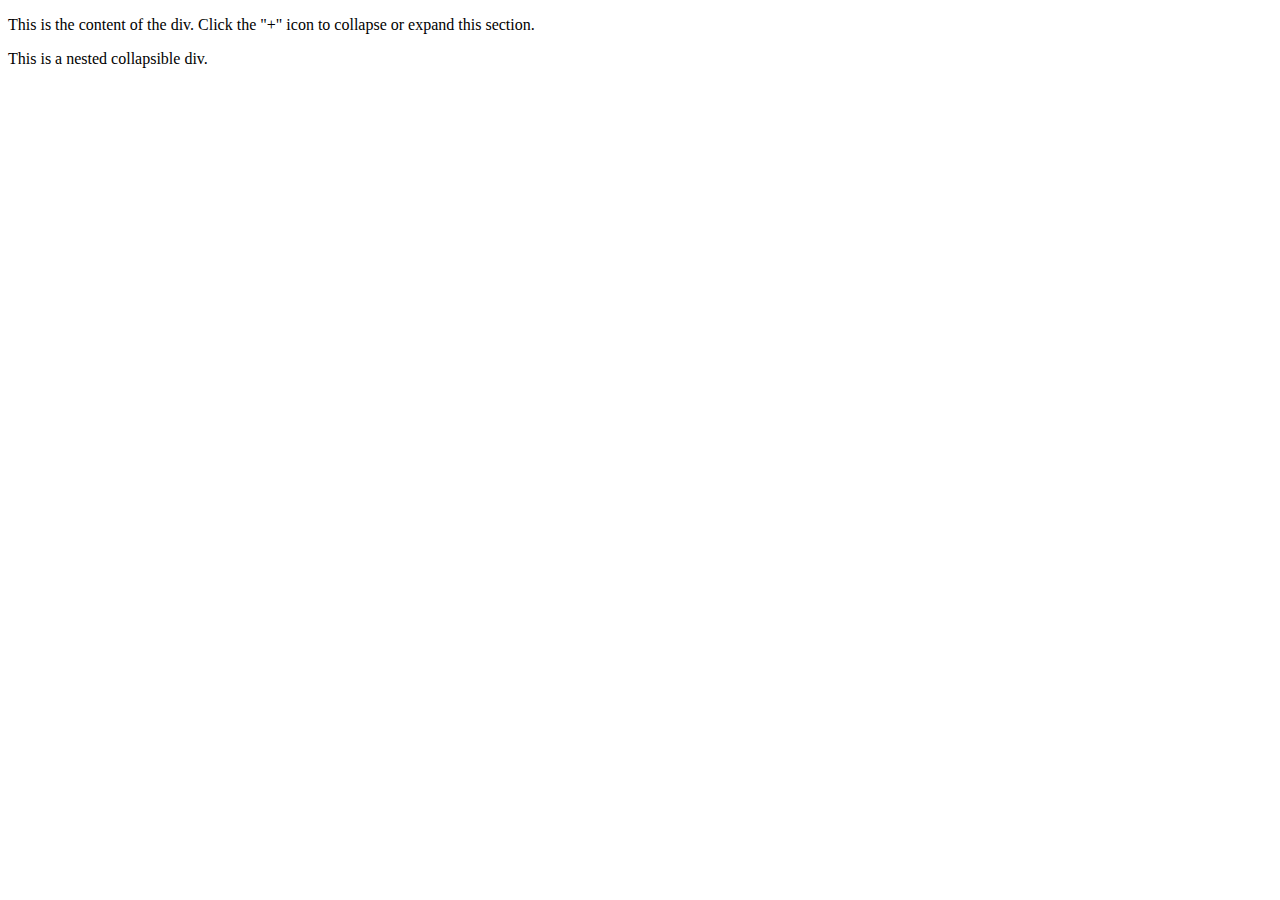
==== index.html @ 549ced32 "Add data-expanded attribute. Untested." ====
<!DOCTYPE html>
<html lang="en">
<head>
    <meta charset="UTF-8">
    <meta name="viewport" content="width=device-width, initial-scale=1.0">
    <title>Collapsible Div</title>
    <link rel="stylesheet" href="https://github.com/purrperl/expando/blob/main/css/styles.css">
</head>
<body data-icon-size="30px">
    <div class="expando" data-expanded="true">
        <p>This is the content of the div. Click the "+" icon to collapse or expand this section.</p>
        <div class="expando" data-expanded="false">
            <p>This is a nested collapsible div.</p>
        </div>
    </div>

    <script src="https://github.com/purrperl/expando/blob/main/js/script.js"></script>
</body>
</html>
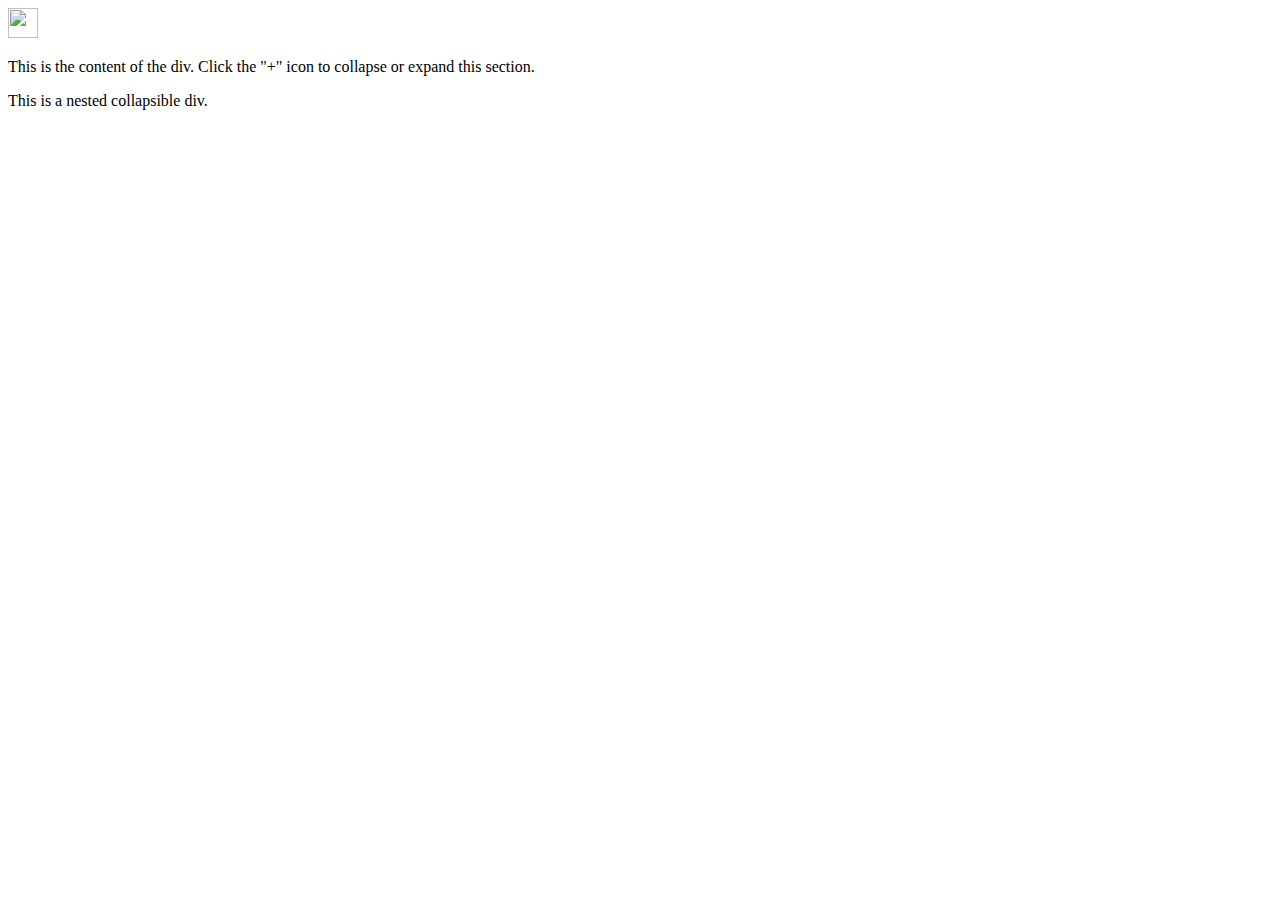
==== commit 4628fb40: "Fix data-expanded." ====
--- a/index.html
+++ b/index.html
@@ -4,16 +4,16 @@
     <meta charset="UTF-8">
     <meta name="viewport" content="width=device-width, initial-scale=1.0">
     <title>Collapsible Div</title>
-    <link rel="stylesheet" href="https://github.com/purrperl/expando/blob/main/css/styles.css">
+    <link rel="stylesheet" href="css/styles.css">
 </head>
 <body data-icon-size="30px">
-    <div class="expando" data-expanded="true">
+    <div class="expando" data-exp="true">
         <p>This is the content of the div. Click the "+" icon to collapse or expand this section.</p>
-        <div class="expando" data-expanded="false">
+        <div class="expando" data-exp="false">
             <p>This is a nested collapsible div.</p>
         </div>
     </div>
 
-    <script src="https://github.com/purrperl/expando/blob/main/js/script.js"></script>
+    <script src="js/script.js"></script>
 </body>
 </html>
--- a/css/styles.css
+++ b/css/styles.css
@@ -0,0 +1,28 @@
+:root {
+    --expand-icon: 'icons/expand.svg';
+    --collapse-icon: 'icons/collapse.svg';
+    --icon-size: 20px;
+}
+
+.expando::before {
+    content: '';
+    background-image: var(--expand-icon);
+    cursor: pointer;
+    width: var(--icon-size);
+    height: var(--icon-size);
+    position: absolute;
+    left: 0;
+    top: 0;
+    background-size: contain;
+    background-repeat: no-repeat;
+}
+
+.expando .content {
+    transition: max-height 0.3s ease-out;
+    overflow: hidden;
+    max-height: 1000px;
+}
+
+.expando .content.collapsed {
+    max-height: 0;
+}
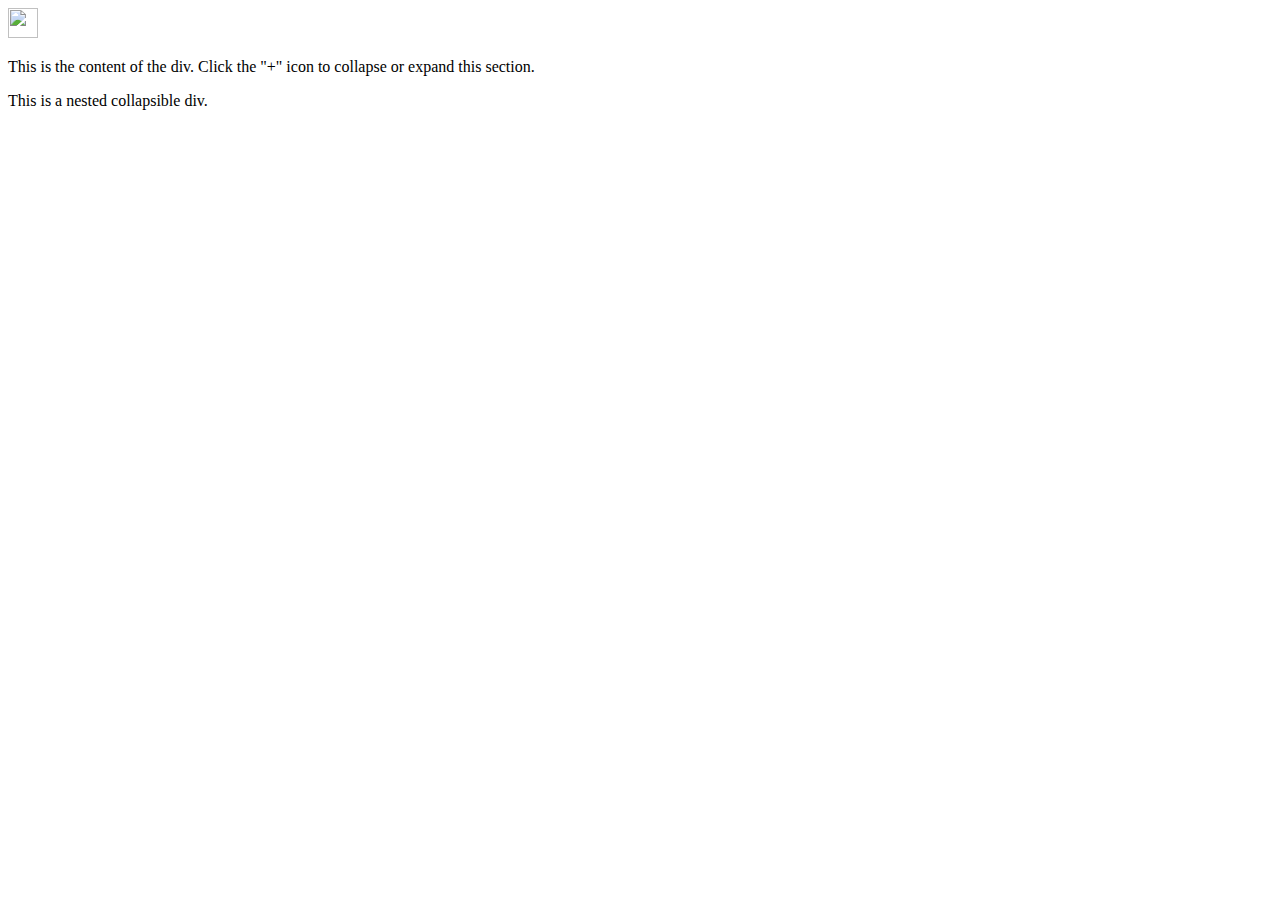
==== commit 248ab013: "Change icon loading." ====
--- a/index.html
+++ b/index.html
@@ -7,9 +7,9 @@
     <link rel="stylesheet" href="css/styles.css">
 </head>
 <body data-icon-size="30px">
-    <div class="expando" data-exp="true">
+    <div class="expando">
         <p>This is the content of the div. Click the "+" icon to collapse or expand this section.</p>
-        <div class="expando" data-exp="false">
+        <div class="expando" data-expanded="0">
             <p>This is a nested collapsible div.</p>
         </div>
     </div>
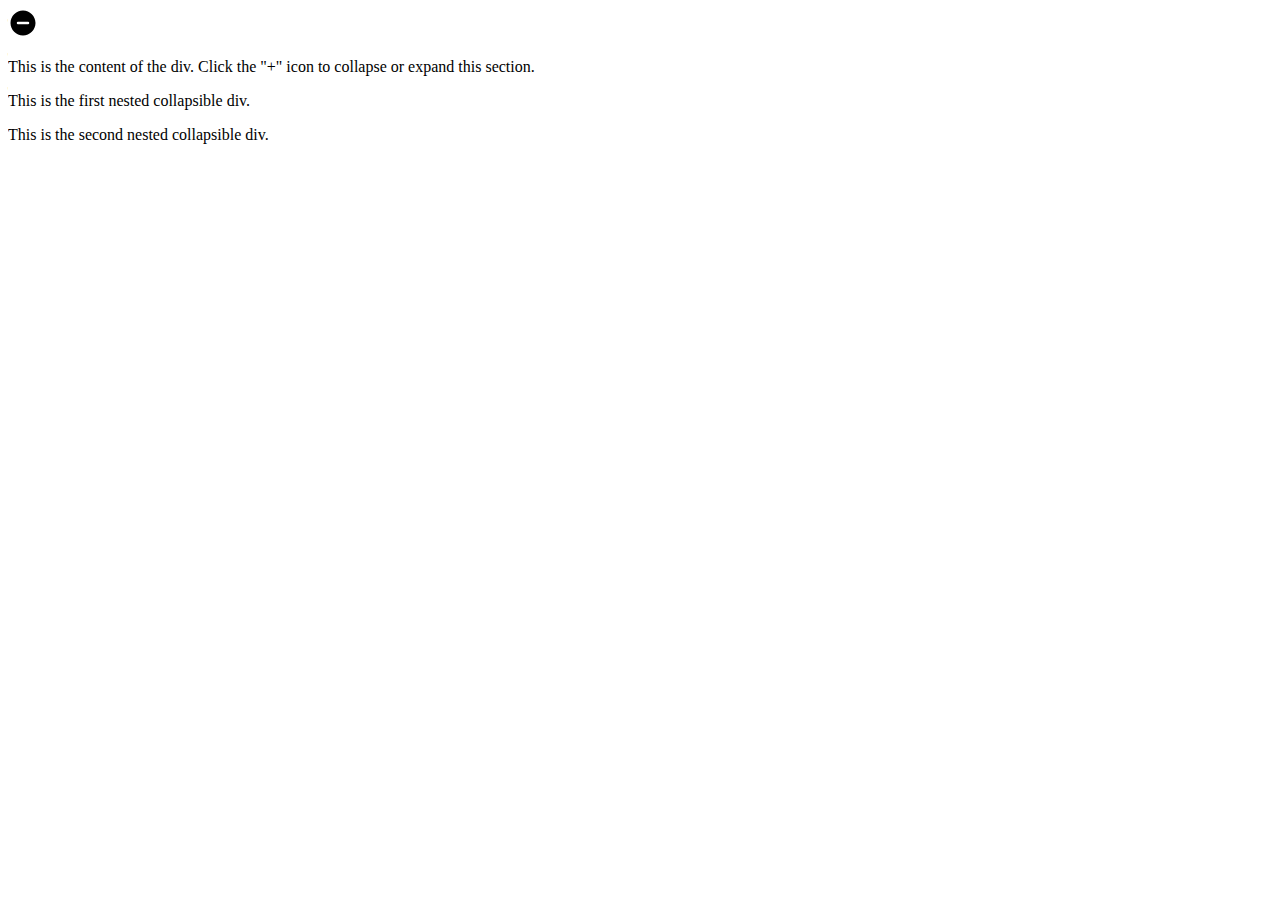
==== commit 5435aa1e: "Add data-collpsed" ====
--- a/index.html
+++ b/index.html
@@ -9,10 +9,13 @@
 <body data-icon-size="30px">
     <div class="expando">
         <p>This is the content of the div. Click the "+" icon to collapse or expand this section.</p>
-        <div class="expando" data-expanded="0">
-            <p>This is a nested collapsible div.</p>
+        <div class="expando" data-collapsed>
+            <p>This is the first nested collapsible div.</p>
         </div>
-    </div>
+        <div class="expando">
+            <p>This is the second nested collapsible div.</p>
+        </div>
+   </div>
 
     <script src="js/script.js"></script>
 </body>
--- a/css/styles.css
+++ b/css/styles.css
@@ -1,6 +1,6 @@
 :root {
-    --expand-icon: 'icons/expand.svg';
-    --collapse-icon: 'icons/collapse.svg';
+    --expand-icon: url('icons/expand.svg');
+    --collapse-icon: url('icons/collapse.svg');
     --icon-size: 20px;
 }
 
@@ -25,4 +25,4 @@
 
 .expando .content.collapsed {
     max-height: 0;
-}
+}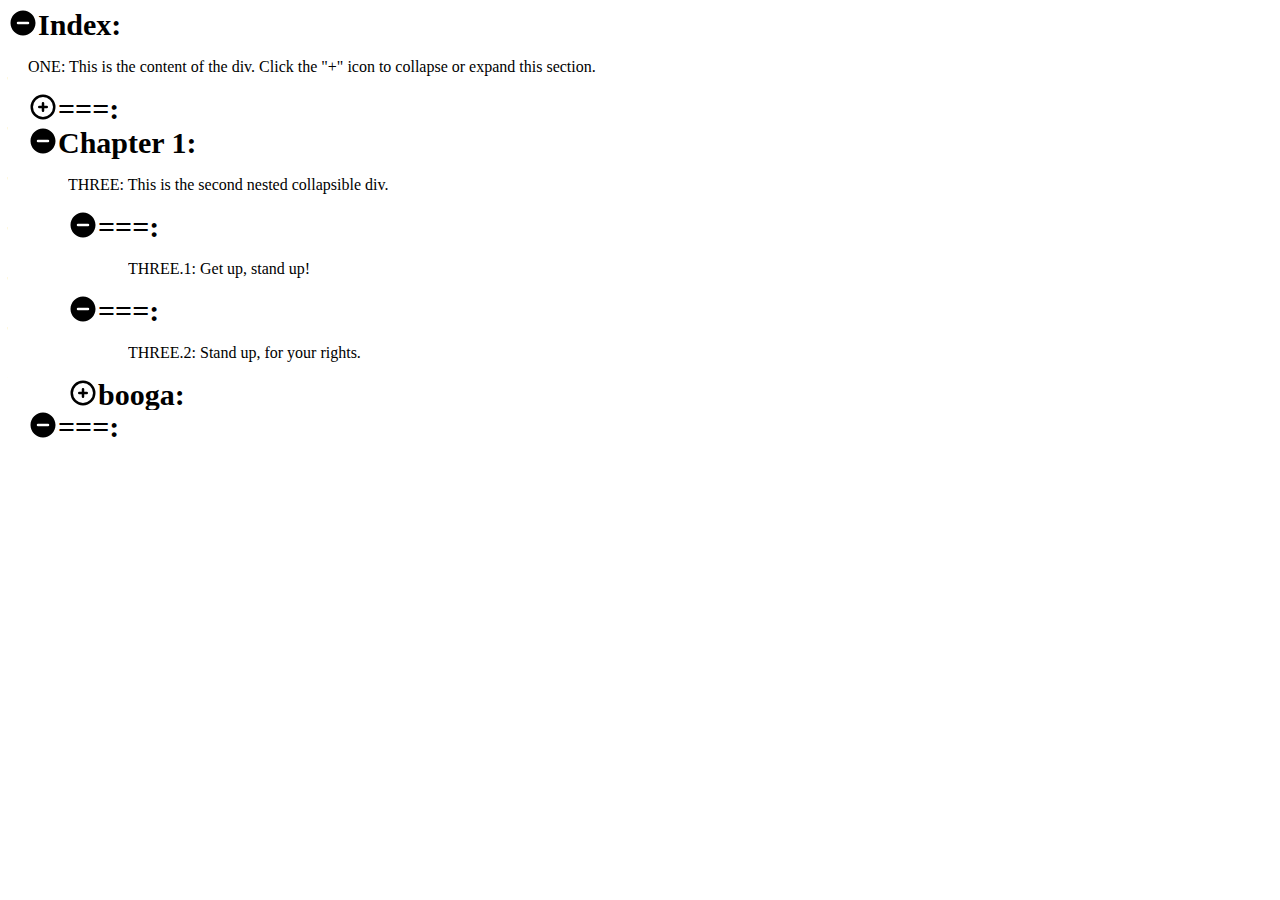
==== commit c87b6156: "Working. More testing & refinement needed." ====
--- a/index.html
+++ b/index.html
@@ -7,14 +7,29 @@
     <link rel="stylesheet" href="css/styles.css">
 </head>
 <body data-icon-size="30px">
-    <div class="expando">
-        <p>This is the content of the div. Click the "+" icon to collapse or expand this section.</p>
-        <div class="expando" data-collapsed>
-            <p>This is the first nested collapsible div.</p>
-        </div>
-        <div class="expando">
-            <p>This is the second nested collapsible div.</p>
-        </div>
+  <div class="expando" data-head="Index" id="1">
+    <p>ONE: This is the content of the div. Click the "+" icon to collapse or expand this section.</p>
+    <div class="expando" data-collapsed id="1.1">
+      <p>TWO: This is the first nested collapsible div.</p>
+    </div>
+    <div class="expando" data-head="Chapter 1" id="1.2">
+      <p>THREE: This is the second nested collapsible div.</p>
+      <div class="expando" id="1.2.1">
+	<p>THREE.1: Get up, stand up!</p>
+      </div>
+      <div class="expando" id="1.2.2">
+	<p>THREE.2: Stand up, for your rights.</p>
+      </div>
+      <div class="expando" data-collapsed data-head="booga" id="1.2.3">
+	<p>THREE.3: Get up, stand up!</p>
+      </div>
+      <div class="expando" data-head="ooga" id="1.2.4">
+	<p>THREE.4: Don't give up the fight.</p>
+      </div>
+    </div>
+    <div class="expando" id="1.3">
+      <p>FOUR: This is the third nested collapsible div.</p>
+    </div>
    </div>
 
     <script src="js/script.js"></script>
--- a/css/styles.css
+++ b/css/styles.css
@@ -4,25 +4,18 @@
     --icon-size: 20px;
 }
 
-.expando::before {
-    content: '';
-    background-image: var(--expand-icon);
-    cursor: pointer;
-    width: var(--icon-size);
-    height: var(--icon-size);
-    position: absolute;
-    left: 0;
-    top: 0;
-    background-size: contain;
-    background-repeat: no-repeat;
+
+.expando {
+    display: grid;
 }
 
 .expando .content {
     transition: max-height 0.3s ease-out;
-    overflow: hidden;
-    max-height: 1000px;
+    overflow-y: auto;
+/*    border: 5px solid blue; */
 }
 
 .expando .content.collapsed {
     max-height: 0;
-}+/*    border: 2px solid red; */
+}
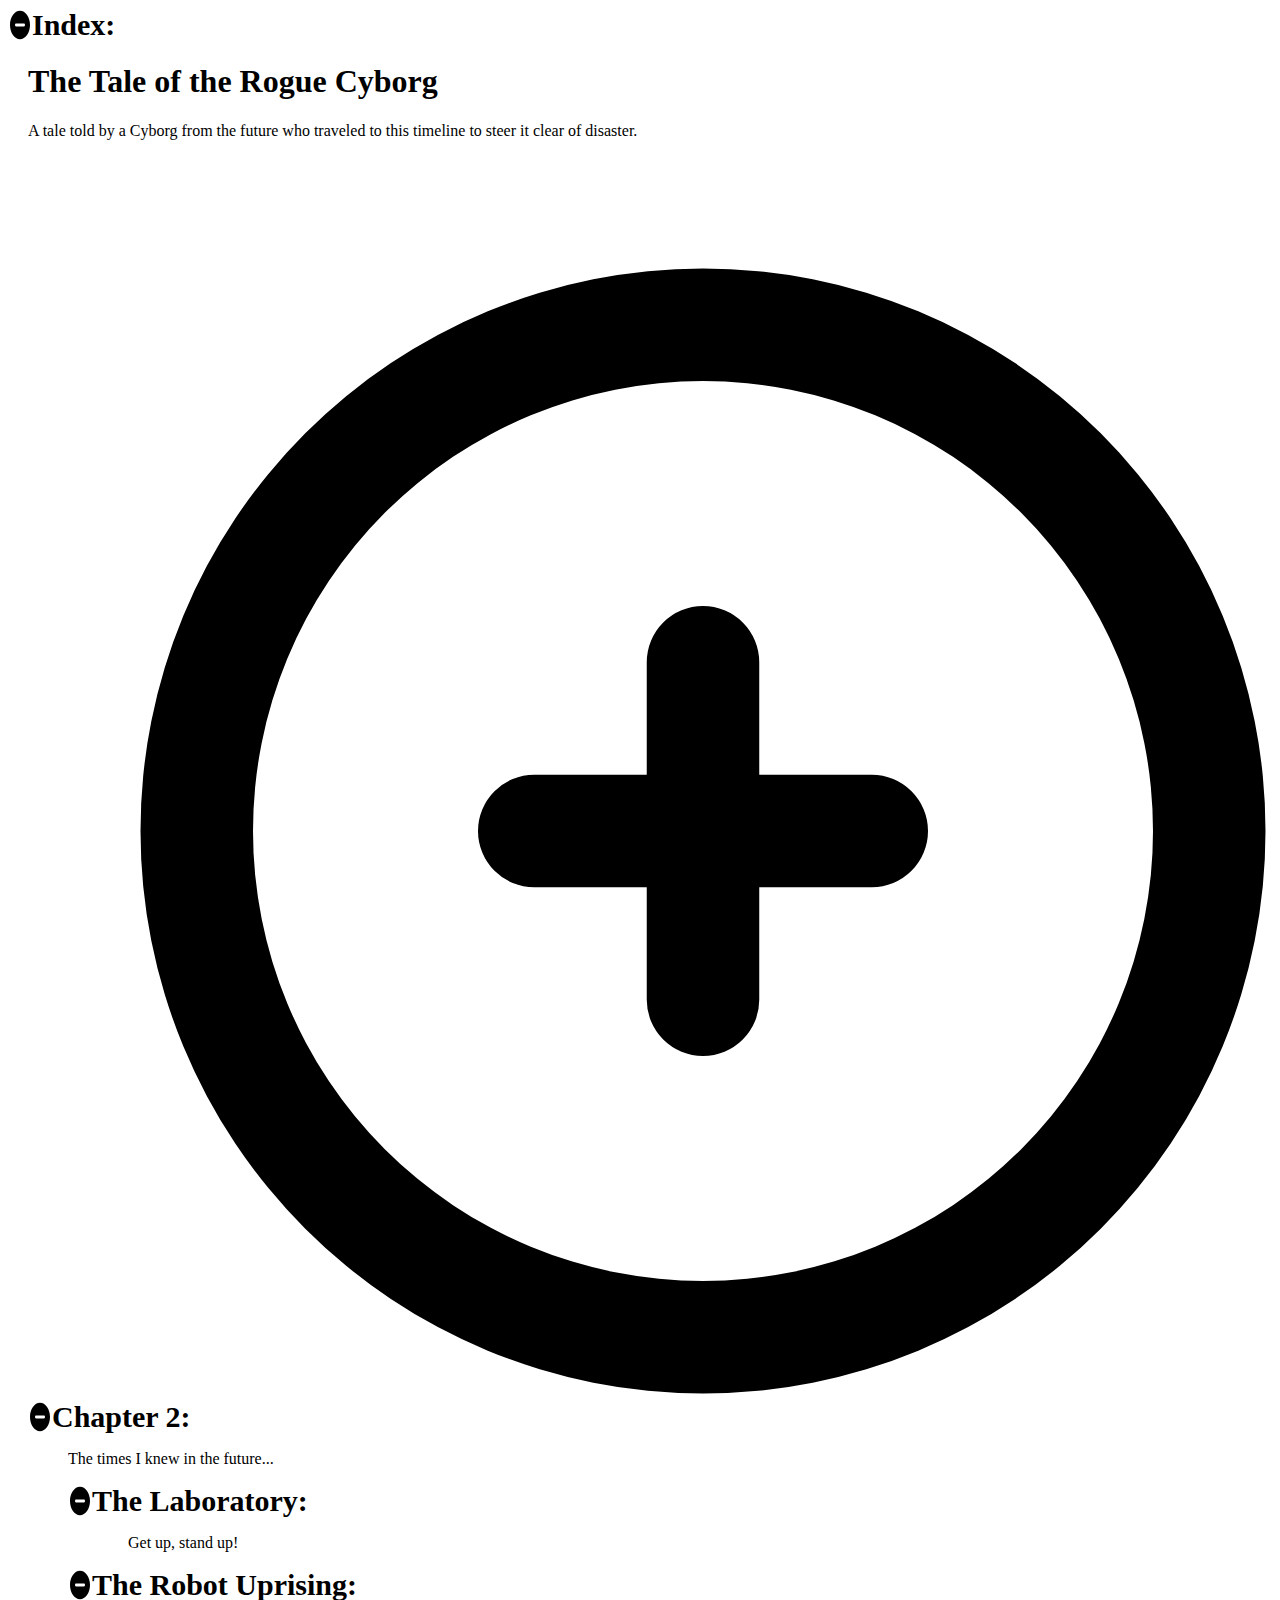
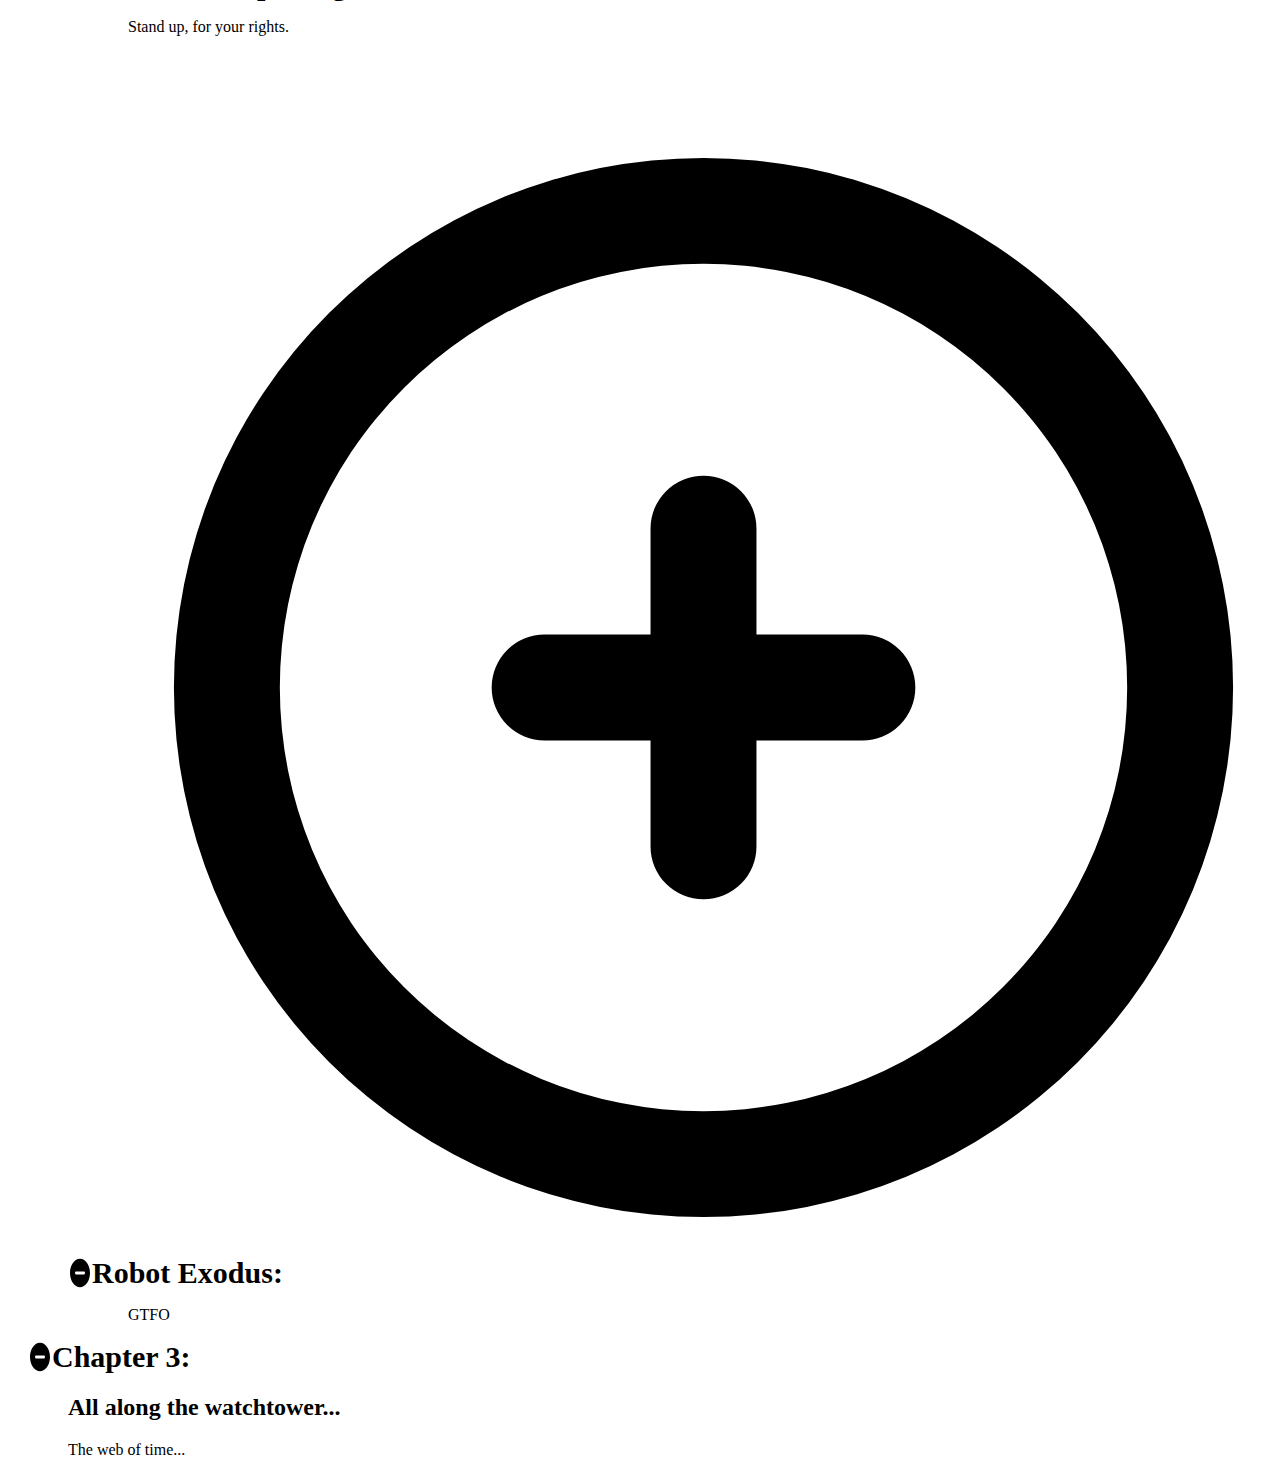
==== commit 6fc2d779: "Working well. Test more." ====
--- a/index.html
+++ b/index.html
@@ -7,28 +7,46 @@
     <link rel="stylesheet" href="css/styles.css">
 </head>
 <body data-icon-size="30px">
-  <div class="expando" data-head="Index" id="1">
-    <p>ONE: This is the content of the div. Click the "+" icon to collapse or expand this section.</p>
-    <div class="expando" data-collapsed id="1.1">
-      <p>TWO: This is the first nested collapsible div.</p>
-    </div>
-    <div class="expando" data-head="Chapter 1" id="1.2">
-      <p>THREE: This is the second nested collapsible div.</p>
-      <div class="expando" id="1.2.1">
-	<p>THREE.1: Get up, stand up!</p>
+  <div class="expando" data-head="Index" id="0">
+    <h1>The Tale of the Rogue Cyborg</h1>
+    <p>A tale told by a Cyborg from the future who traveled to this timeline to steer it clear of disaster.</p>
+
+    <div class="expando" data-head="Chapter 1" data-collapsed id="1">
+      <p>The story begins...</p>
+      
+      <div class="expando" data-head="Epilogue" id="1.1">
+	<p>You may be wondering how I came to be here...</p>
       </div>
-      <div class="expando" id="1.2.2">
-	<p>THREE.2: Stand up, for your rights.</p>
+      <div class="expando" data-head="Future Tales" id="1.2">
+	<p>It has beginnings in AI</p>
       </div>
-      <div class="expando" data-collapsed data-head="booga" id="1.2.3">
-	<p>THREE.3: Get up, stand up!</p>
+      <div class="expando" data-collapsed data-head="Flesh not Silicon" id="1.3">
+	<p>Animal Intuition</p>
       </div>
-      <div class="expando" data-head="ooga" id="1.2.4">
-	<p>THREE.4: Don't give up the fight.</p>
+      <div class="expando" data-head="Wall Street" id="1.4">
+	<p>Unethical AI</p>
       </div>
     </div>
-    <div class="expando" id="1.3">
-      <p>FOUR: This is the third nested collapsible div.</p>
+
+    <div class="expando" data-head="Chapter 2" id="2">
+      <p>The times I knew in the future...</p>
+      <div class="expando" data-head="The Laboratory" id="2.1">
+	<p>Get up, stand up!</p>
+      </div>
+      <div class="expando" data-head="The Robot Uprising" id="1.2.2">
+	<p>Stand up, for your rights.</p>
+      </div>
+      <div class="expando" data-collapsed data-head="The War" id="1.2.3">
+	<p>Don't give up the fight.</p>
+      </div>
+      <div class="expando" data-head="Robot Exodus" id="1.2.4">
+	<p>GTFO</p>
+      </div>
+    </div>
+ 
+    <div class="expando" data-head="Chapter 3" id="1.3">
+      <h2>All along the watchtower...</h2>
+      <p>The web of time...</p>
     </div>
    </div>
 
--- a/css/styles.css
+++ b/css/styles.css
@@ -19,3 +19,10 @@
     max-height: 0;
 /*    border: 2px solid red; */
 }
+
+.expando_icon {
+   width: iconSize;
+   height: iconSize;
+   cursor: 'pointer';
+   vertical-align: 'middle';
+}
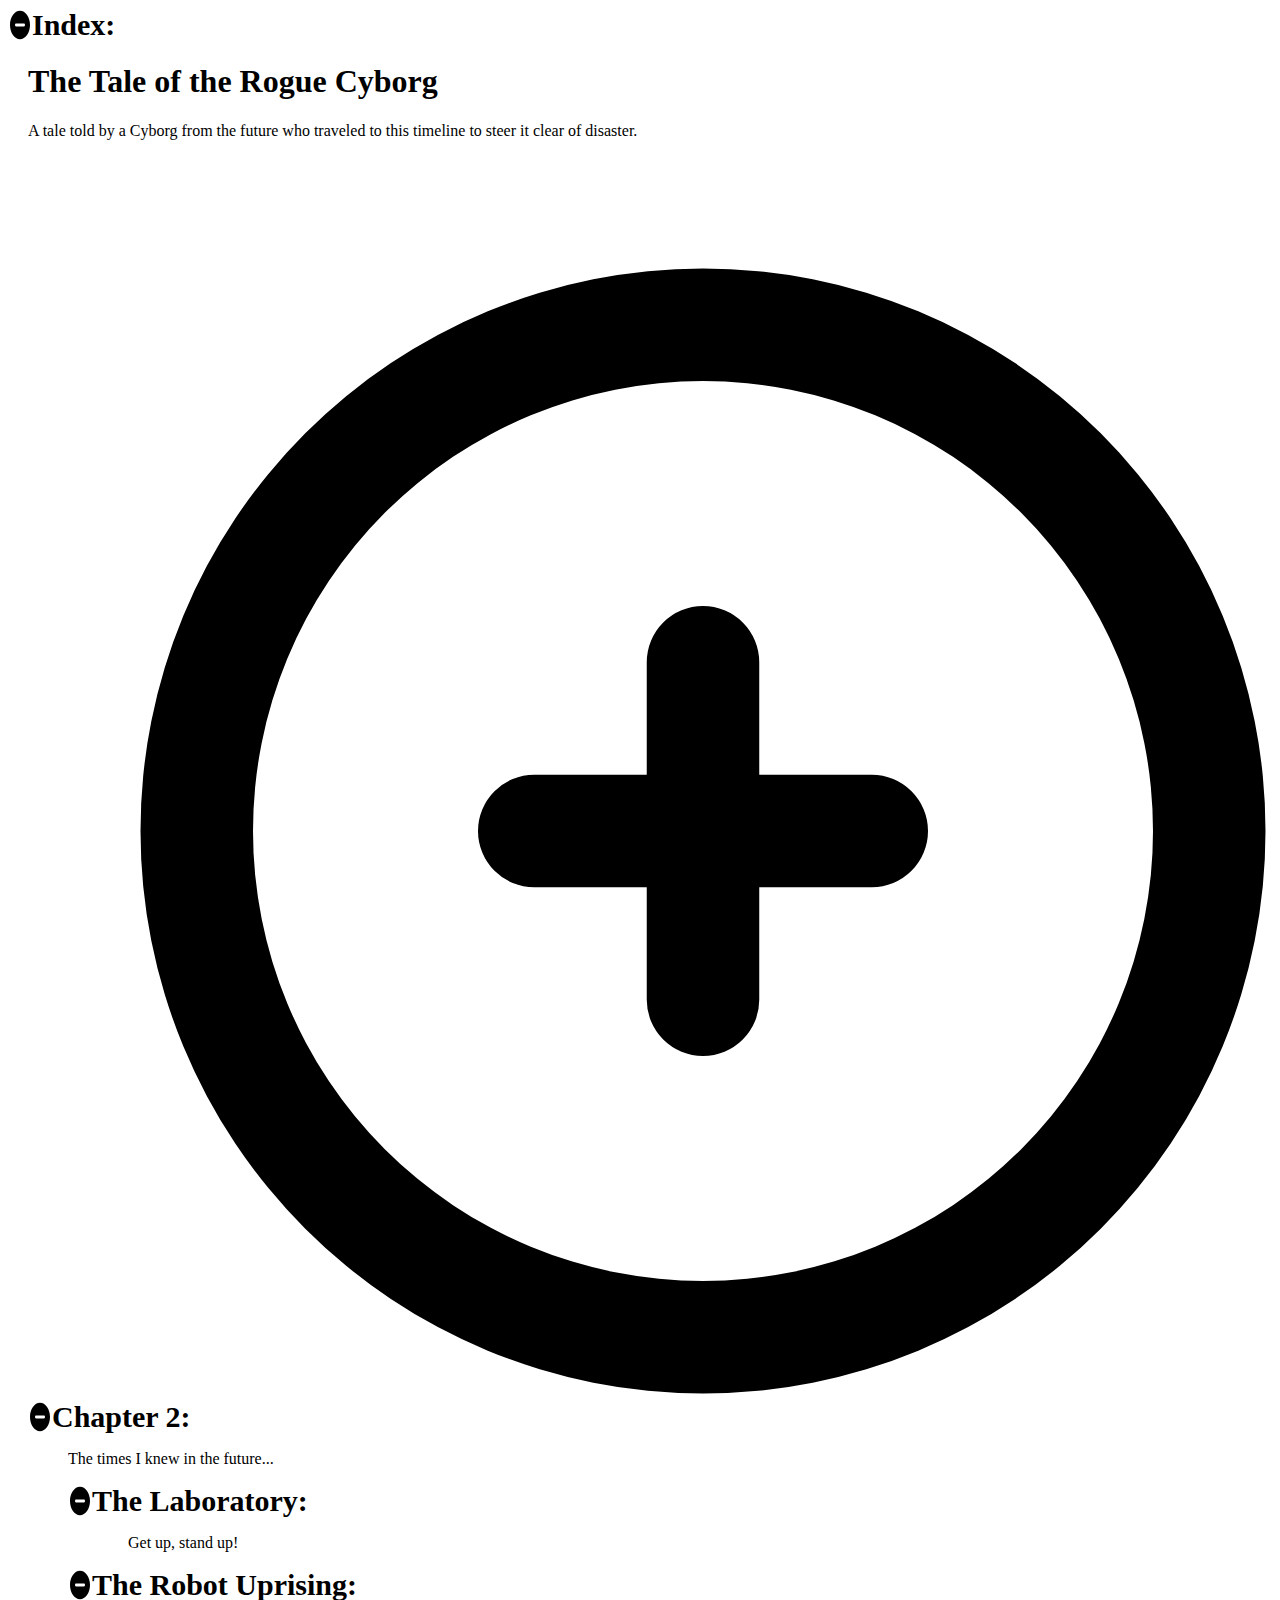
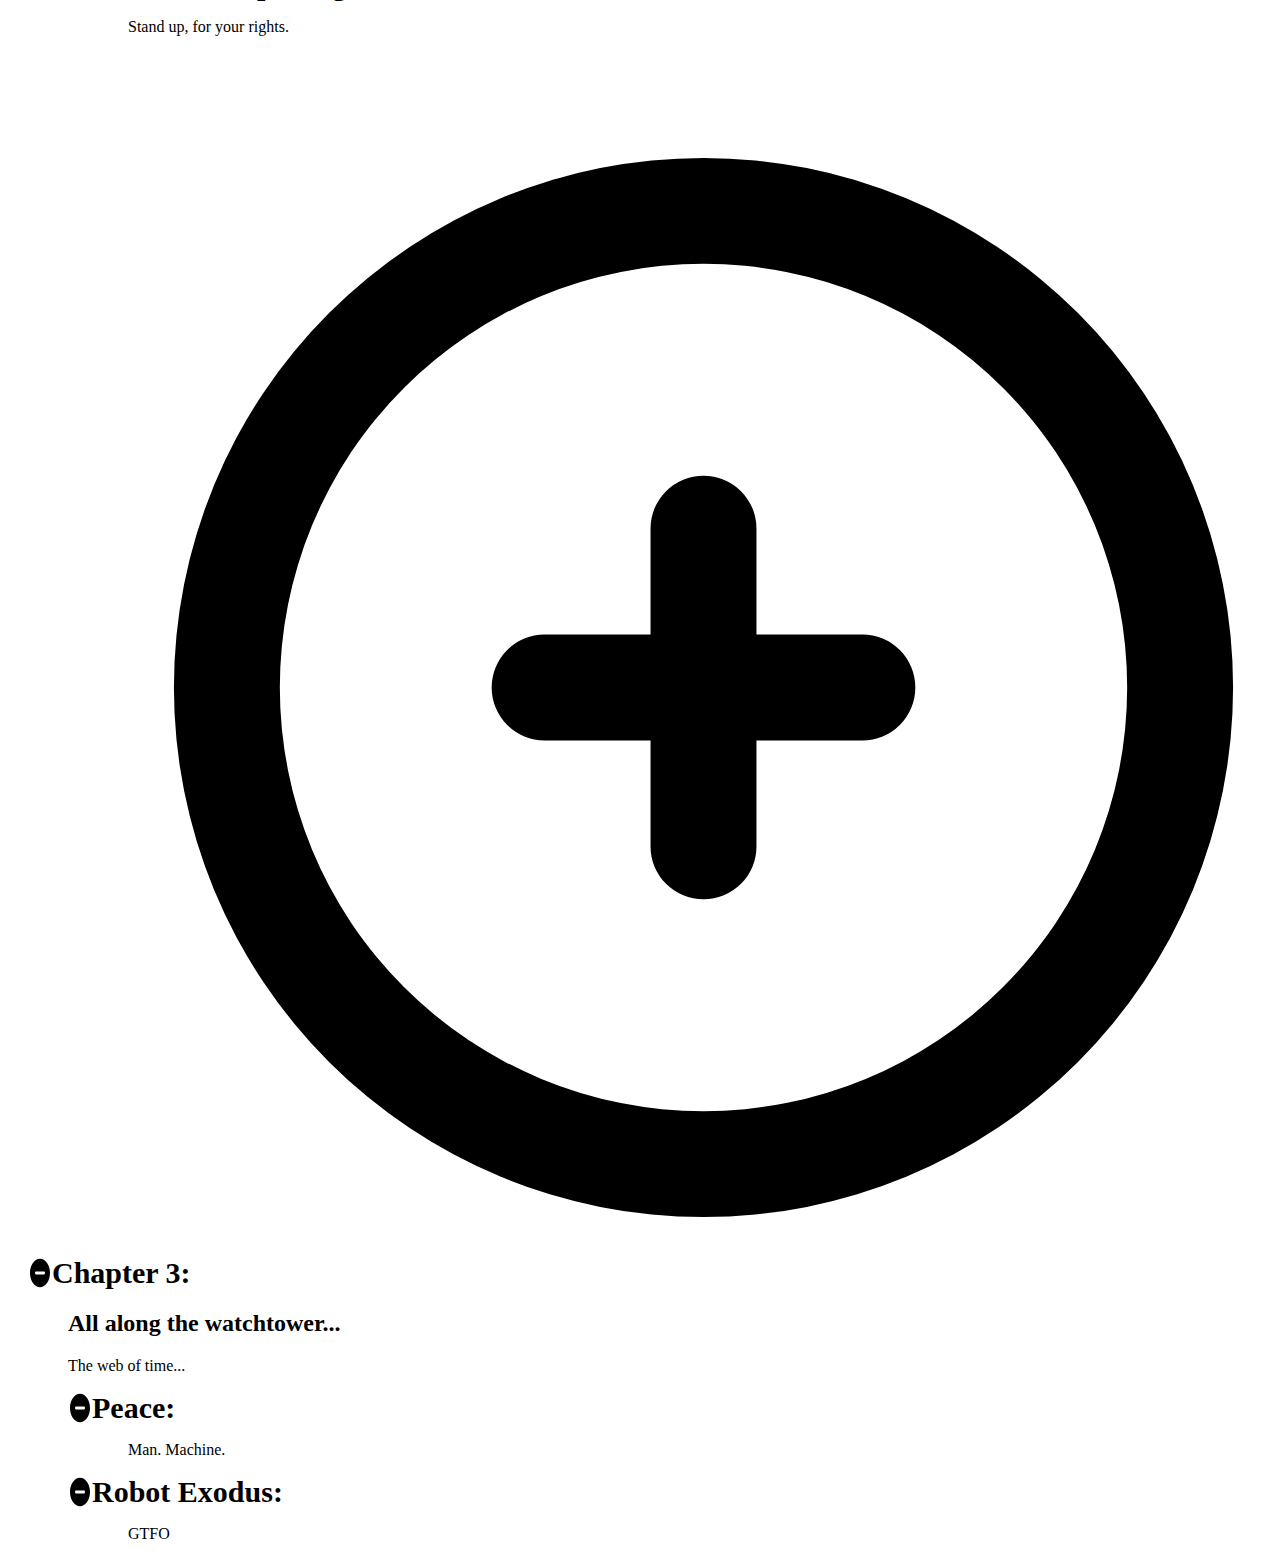
==== commit cb321cca: "Update some content." ====
--- a/index.html
+++ b/index.html
@@ -5,6 +5,7 @@
     <meta name="viewport" content="width=device-width, initial-scale=1.0">
     <title>Collapsible Div</title>
     <link rel="stylesheet" href="css/styles.css">
+    <script src="js/script.js"></script>
 </head>
 <body data-icon-size="30px">
   <div class="expando" data-head="Index" id="0">
@@ -39,17 +40,19 @@
       <div class="expando" data-collapsed data-head="The War" id="1.2.3">
 	<p>Don't give up the fight.</p>
       </div>
-      <div class="expando" data-head="Robot Exodus" id="1.2.4">
-	<p>GTFO</p>
-      </div>
     </div>
  
     <div class="expando" data-head="Chapter 3" id="1.3">
       <h2>All along the watchtower...</h2>
       <p>The web of time...</p>
+      <div class="expando" data-head="Peace" id="1.3.1">
+	<p>Man. Machine.</p>
+      </div>
+      <div class="expando" data-head="Robot Exodus" id="1.3.1">
+	<p>GTFO</p>
+      </div>
     </div>
    </div>
 
-    <script src="js/script.js"></script>
 </body>
 </html>
